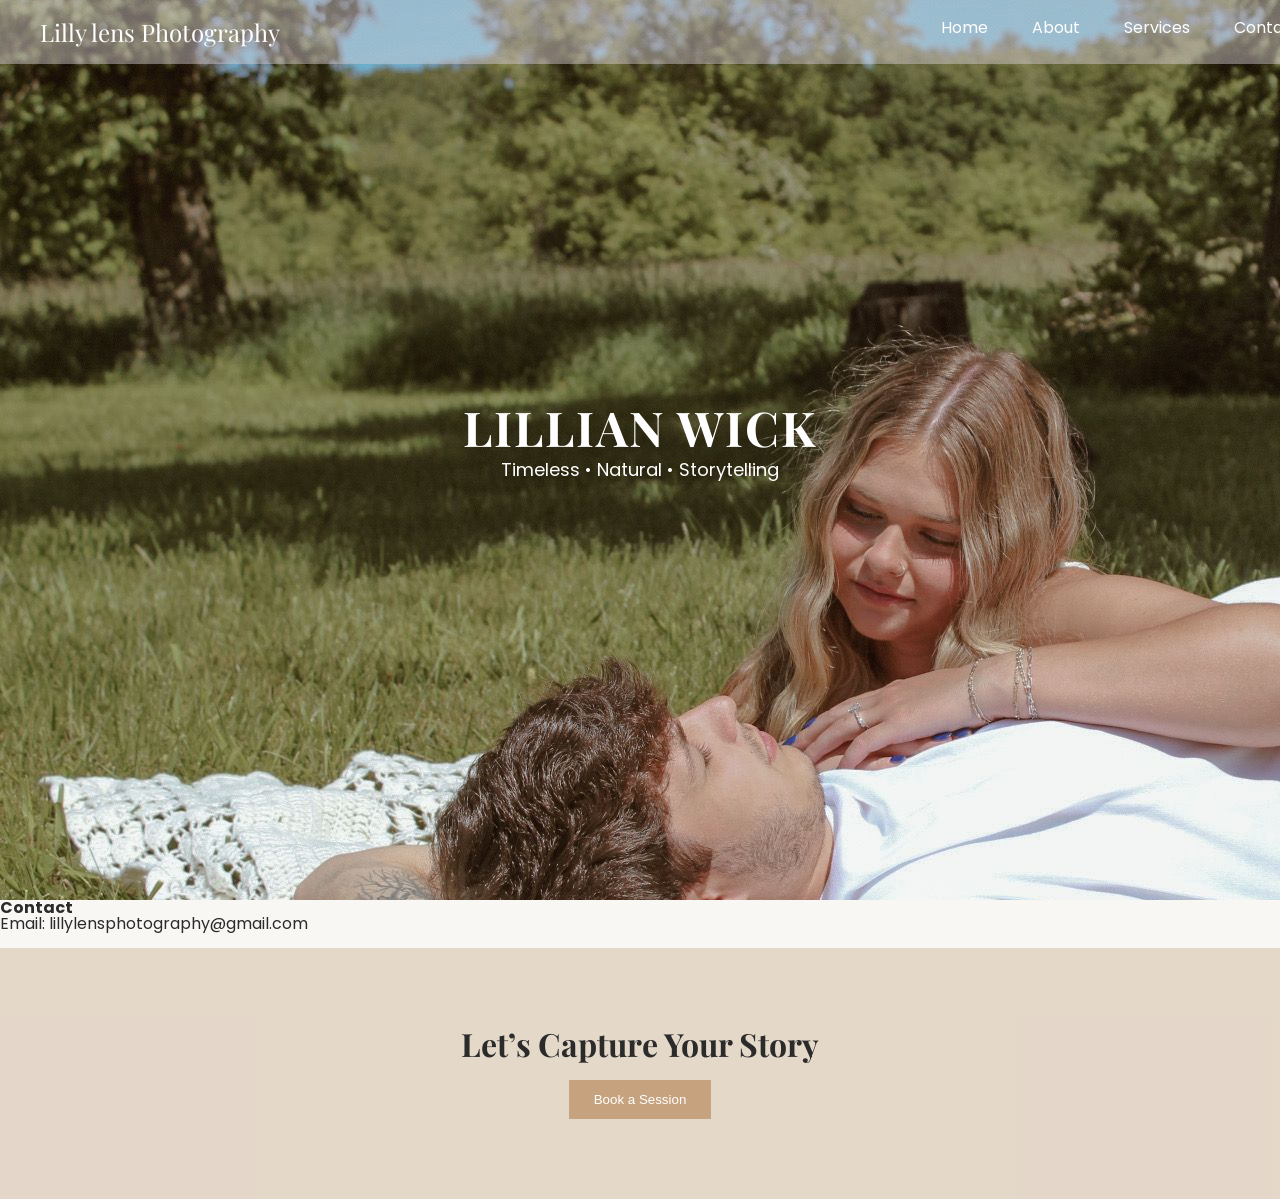
==== contact.html @ fa24655f "created services and about pages" ====
<!DOCTYPE html>
<html lang="en">
<head>
   <meta charset="UTF-8">
   <meta name="viewport" content="width=device-width, initial-scale=1.0">
   <title>Lilly Lens Photography</title>
   <link rel="stylesheet" href="reset.css">
   <link rel="stylesheet" href="main.css">
   <link href="https://fonts.googleapis.com/css2?family=Playfair+Display&family=Poppins:wght@300;400&display=swap" rel="stylesheet">
</head>

<body>
   

   <nav>
    <div class="logo">Lilly lens Photography</div>
    <ul id="nav-links">
      <a href="index.html">Home</a>
<a href="about.html">About</a>
<a href="services.html">Services</a>
<a href="contact.html">Contact</a> 
    </ul>
  </nav>


  <header class="hero" id="home">
    <div class="overlay">
      <h1>LILLIAN WICK</h1>
      <p>Timeless • Natural • Storytelling</p>
    </div>
  </header>

<section class="contact" id="contact">
   <h2>Contact</h2>
   <p>Email: lillylensphotography@gmail.com</p>
 </section>



 <section class="cta">
   <h2>Let’s Capture Your Story</h2>
   <button>Book a Session</button>
 </section>
---- main.css ----
/* COLORS */
:root {
   --main-bg: #f9f7f4;
   --text-color: #2b2b2b;
   --accent: #c6a27e;
   --white: #ffffff;

 }
 
 /* GLOBAL */
 body {
   margin: none;
   font-family: 'Poppins', sans-serif;
   background: var(--main-bg);
   color: var(--text-color);
   width: 100%;
 }
 
 /* NAV */
 nav {
   display: flex;
   justify-content: space-between;
   padding: 20px 40px;
   background: transparent;
   position: absolute;
   width: 100%;
   color: white;
   background-color: #d5cdd475;
  
 }
 
 .logo {
   font-family: 'Playfair Display', serif;
   font-size: 24px;
 }
 
 nav a {
   text-decoration: none;
   color: white;
   margin-left: 20px;
   margin-right: 20px;
 }
 

 

 .hero {
   height: 100vh;
   background: url("images/E6A3C9B7-F171-4FD5-AA5A-01052D46264F-16745658-2500.jpeg") ;
   display: flex;
   justify-content: center;
   align-items: center;
   width: 100%;
 }
 
 .overlay {
   text-align: center;
   color: white;
 }
 
 .overlay h1 {
   font-family: 'Playfair Display', serif;
   font-size: 48px;
   letter-spacing: 2px;
 }
 
 .overlay p {
   font-size: 18px;
   margin-top: 10px;
 }
 
 /* GALLERY */
 .gallery {
   display: grid;
   grid-template-columns: repeat(3, 1fr);
   gap: 2px;
 }
 
 .gallery img {
   width: 100%;
   height: 300px;
   object-fit: cover;
   
 }

 .gallery-item {
  font-size: small;
  color: #824303;
  margin: 20px;
 } 

 .caption {
  text-align: center;
  margin-top: 20px;
  font-size: 140%;
  line-height: 150%;
 }
 
 /* CTA */
 .cta {
   text-align: center;
   padding: 80px 20px;
   background-color: #8243032d;
 }
 
 .cta h2 {
   font-family: 'Playfair Display', serif;
   font-size: 32px;
 }
 
 .cta button {
   background: var(--accent);
   color: white;
   border: none;
   padding: 12px 25px;
   margin-top: 20px;
   cursor: pointer;
 }

 
 .about-page {
  max-width: 800px;
  margin: 100px auto;
  padding: 0 20px;
  text-align: center;
}

.about-hero h1 {
  font-size: 40px;
  letter-spacing: 4px;
  margin-bottom: 40px;
}

.about-content p {
  font-size: 18px;
  line-height: 1.8;
  margin-bottom: 25px;
  color: #413b3b;
}

.signature {
  margin-top: 40px;
  font-style: italic;
  font-size: 20px;
}
 
 /* MOBILE */
 @media (max-width: 768px) {
   .gallery {
     grid-template-columns: 1fr;
   }
 
   nav ul {
     display: none;
   }
 
   nav ul.show {
     display: block;
     background: white;
     color: black;
     position: absolute;
     right: 20px;
     top: 60px;
   }

 }
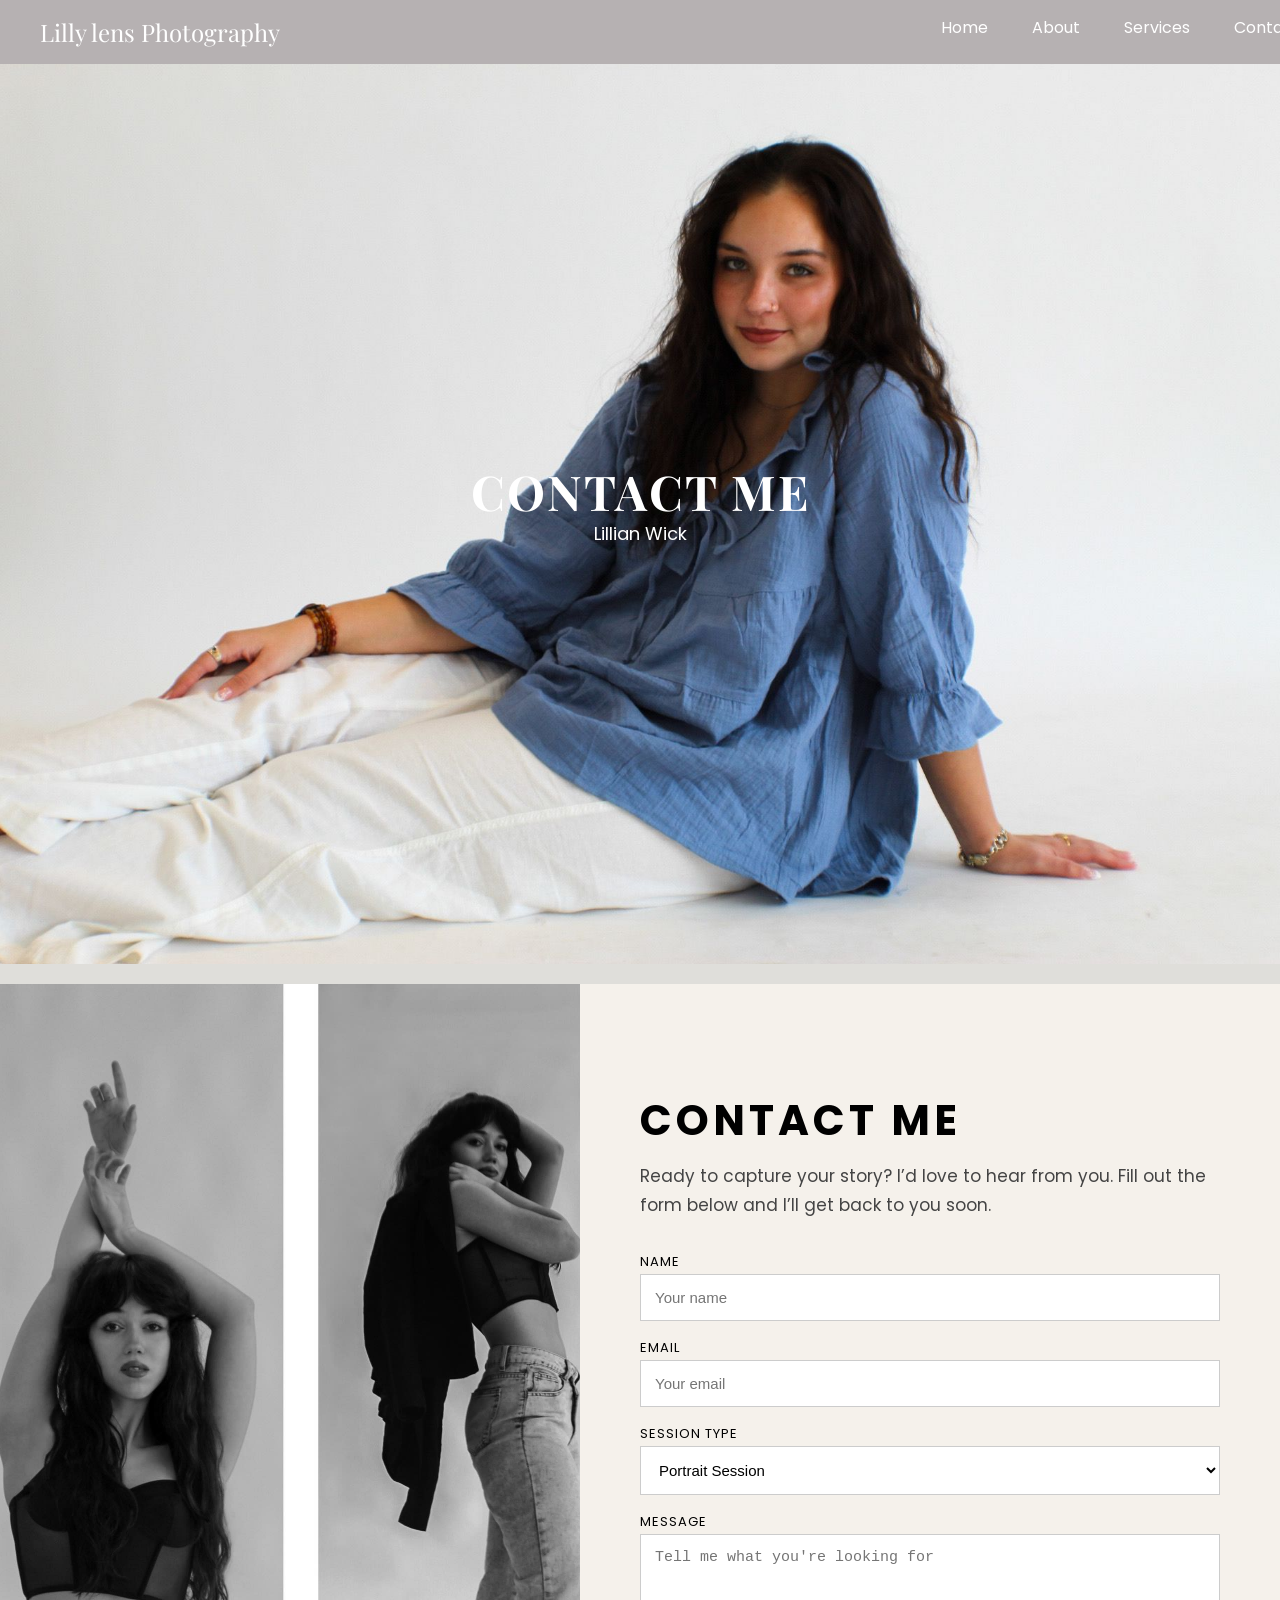
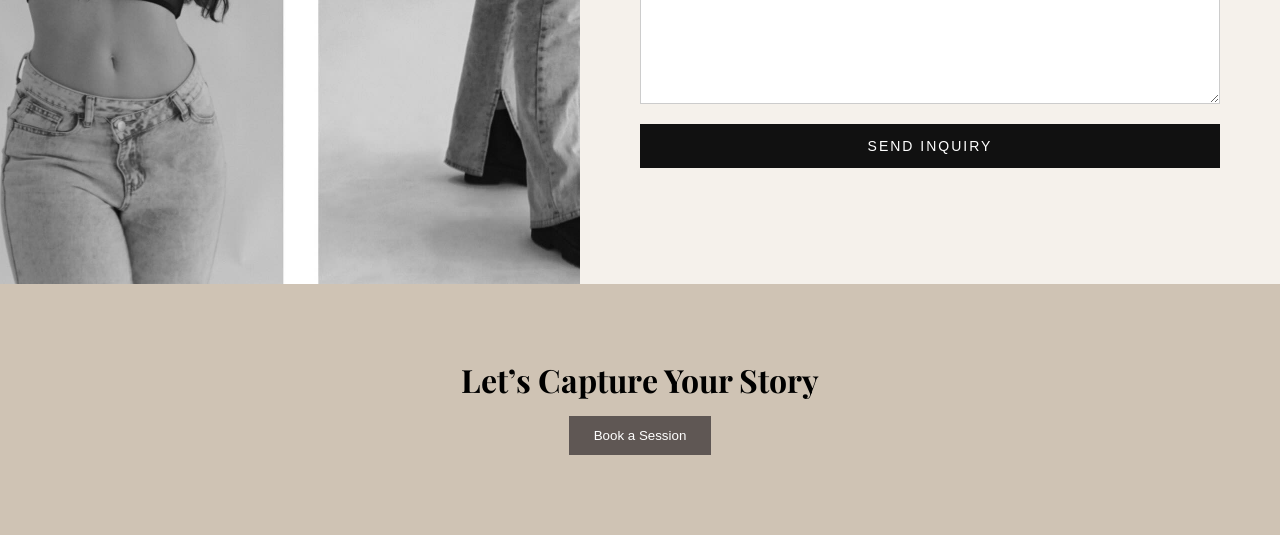
==== commit 5d66856b: "coded the contact page" ====
--- a/contact.html
+++ b/contact.html
@@ -5,7 +5,7 @@
    <meta name="viewport" content="width=device-width, initial-scale=1.0">
    <title>Lilly Lens Photography</title>
    <link rel="stylesheet" href="reset.css">
-   <link rel="stylesheet" href="main.css">
+   <link rel="stylesheet" href="contact.css">
    <link href="https://fonts.googleapis.com/css2?family=Playfair+Display&family=Poppins:wght@300;400&display=swap" rel="stylesheet">
 </head>
 
@@ -25,16 +25,49 @@
 
   <header class="hero" id="home">
     <div class="overlay">
-      <h1>LILLIAN WICK</h1>
-      <p>Timeless • Natural • Storytelling</p>
+      <h1>CONTACT ME </h1>
+      <p>Lillian Wick</p>
     </div>
   </header>
 
-<section class="contact" id="contact">
-   <h2>Contact</h2>
-   <p>Email: lillylensphotography@gmail.com</p>
- </section>
 
+ <section class="contact-page" id="contact">
+
+  <div class="contact-left">
+    <img src="images/497280495_17864256699391733_5615908574669721626_n.jpg" alt="Photography contact image">
+  </div>
+
+  <div class="contact-right">
+    <h1>CONTACT ME</h1>
+    <p>
+      Ready to capture your story? I’d love to hear from you.
+      Fill out the form below and I’ll get back to you soon.
+    </p>
+
+    <form class="contact-form">
+      <label for="name">Name</label>
+      <input type="text" id="name" name="name" placeholder="Your name">
+
+      <label for="email">Email</label>
+      <input type="email" id="email" name="email" placeholder="Your email">
+
+      <label for="session">Session Type</label>
+      <select id="session" name="session">
+        <option>Portrait Session</option>
+        <option>Couples Session</option>
+        <option>Engagement Session</option>
+        <option>Event Photography</option>
+        <option>Branding Session</option>
+      </select>
+
+      <label for="message">Message</label>
+      <textarea id="message" name="message" placeholder="Tell me what you're looking for"></textarea>
+
+      <button type="submit">Send Inquiry</button>
+    </form>
+  </div>
+
+</section>
 
 
  <section class="cta">
--- a/contact.css
+++ b/contact.css
@@ -0,0 +1,178 @@
+
+body {
+   margin: none;
+   font-family: 'Poppins', sans-serif;
+   background: var(--main-bg);
+   color: var(--text-color);
+   width: 100%;
+ }
+ 
+ /* NAV */
+ nav {
+   display: flex;
+   justify-content: space-between;
+   padding: 20px 40px;
+   background: transparent;
+
+   width: 100%;
+   margin: 0;
+   color: white;
+   background-color: #604f5d51;
+  
+ }
+ 
+ .logo {
+   font-family: 'Playfair Display', serif;
+   font-size: 24px;
+ }
+ 
+ nav a {
+   text-decoration: none;
+   color: white;
+   margin-left: 20px;
+   margin-right: 20px;
+ }
+
+
+/* CTA */
+.cta {
+   text-align: center;
+   padding: 80px 20px;
+   background-color: #8243032d;
+ }
+ 
+ .cta h2 {
+   font-family: 'Playfair Display', serif;
+   font-size: 32px;
+ }
+ 
+ .cta button {
+   background: var(--accent);
+   color: white;
+   background-color: #413b3bc9;
+   border: none;
+   padding: 12px 25px;
+   margin-top: 20px;
+   cursor: pointer;
+ }
+ 
+
+ 
+ .hero {
+   height: 100vh;
+   width: 100%;
+   background: url("images/52D214A8-1698-49E8-A317-EF2038FF2268-19acdeb0-2500.jpeg");
+   background-size: cover;     
+   background-position: center;   
+   background-repeat: no-repeat; 
+   display: flex;
+   justify-content: center;
+   align-items: center;
+   width: 100%;
+   margin-bottom: 20px ;
+ }
+ 
+ .overlay {
+   text-align: center;
+   color: rgb(255, 255, 255);
+ }
+ 
+ .overlay h1 {
+   font-family: 'Playfair Display', serif;
+   font-size: 48px;
+   letter-spacing: 2px;
+ }
+ 
+ .overlay p {
+   font-size: 18px;
+   margin-top: 10px;
+ }
+ 
+ .contact-page {
+   display: flex;
+   min-height: 100vh;
+ }
+ 
+ .contact-left {
+   flex: 1;
+   background-color: #111;
+ }
+ 
+ .contact-left img {
+   width: 100%;
+   height: 100%;
+   object-fit: cover;
+ }
+ 
+ .contact-right {
+   flex: 1;
+   background-color: #f5f1eb;
+   padding: 80px 60px;
+   display: flex;
+   flex-direction: column;
+   justify-content: center;
+ }
+ 
+ .contact-right h1 {
+   font-size: 42px;
+   letter-spacing: 4px;
+   margin-bottom: 20px;
+ }
+ 
+ .contact-right p {
+   font-size: 17px;
+   line-height: 1.7;
+   margin-bottom: 35px;
+   color: #444;
+ }
+ 
+ .contact-form {
+   display: flex;
+   flex-direction: column;
+ }
+ 
+ .contact-form label {
+   margin-bottom: 6px;
+   font-size: 13px;
+   letter-spacing: 1px;
+   text-transform: uppercase;
+ }
+ 
+ .contact-form input,
+ .contact-form select,
+ .contact-form textarea {
+   margin-bottom: 20px;
+   padding: 14px;
+   border: 1px solid #ccc;
+   background-color: white;
+   font-size: 15px;
+ }
+ 
+ .contact-form textarea {
+   min-height: 140px;
+   resize: vertical;
+ }
+ 
+ .contact-form button {
+   padding: 14px;
+   background-color: #111;
+   color: white;
+   border: none;
+   font-size: 14px;
+   letter-spacing: 2px;
+   text-transform: uppercase;
+   cursor: pointer;
+ }
+ 
+ .contact-form button:hover {
+   background-color: #333;
+ }
+
+
+ 
+ 
+ 
+
+ body {
+   background-color: #c8c7c092;
+ }
